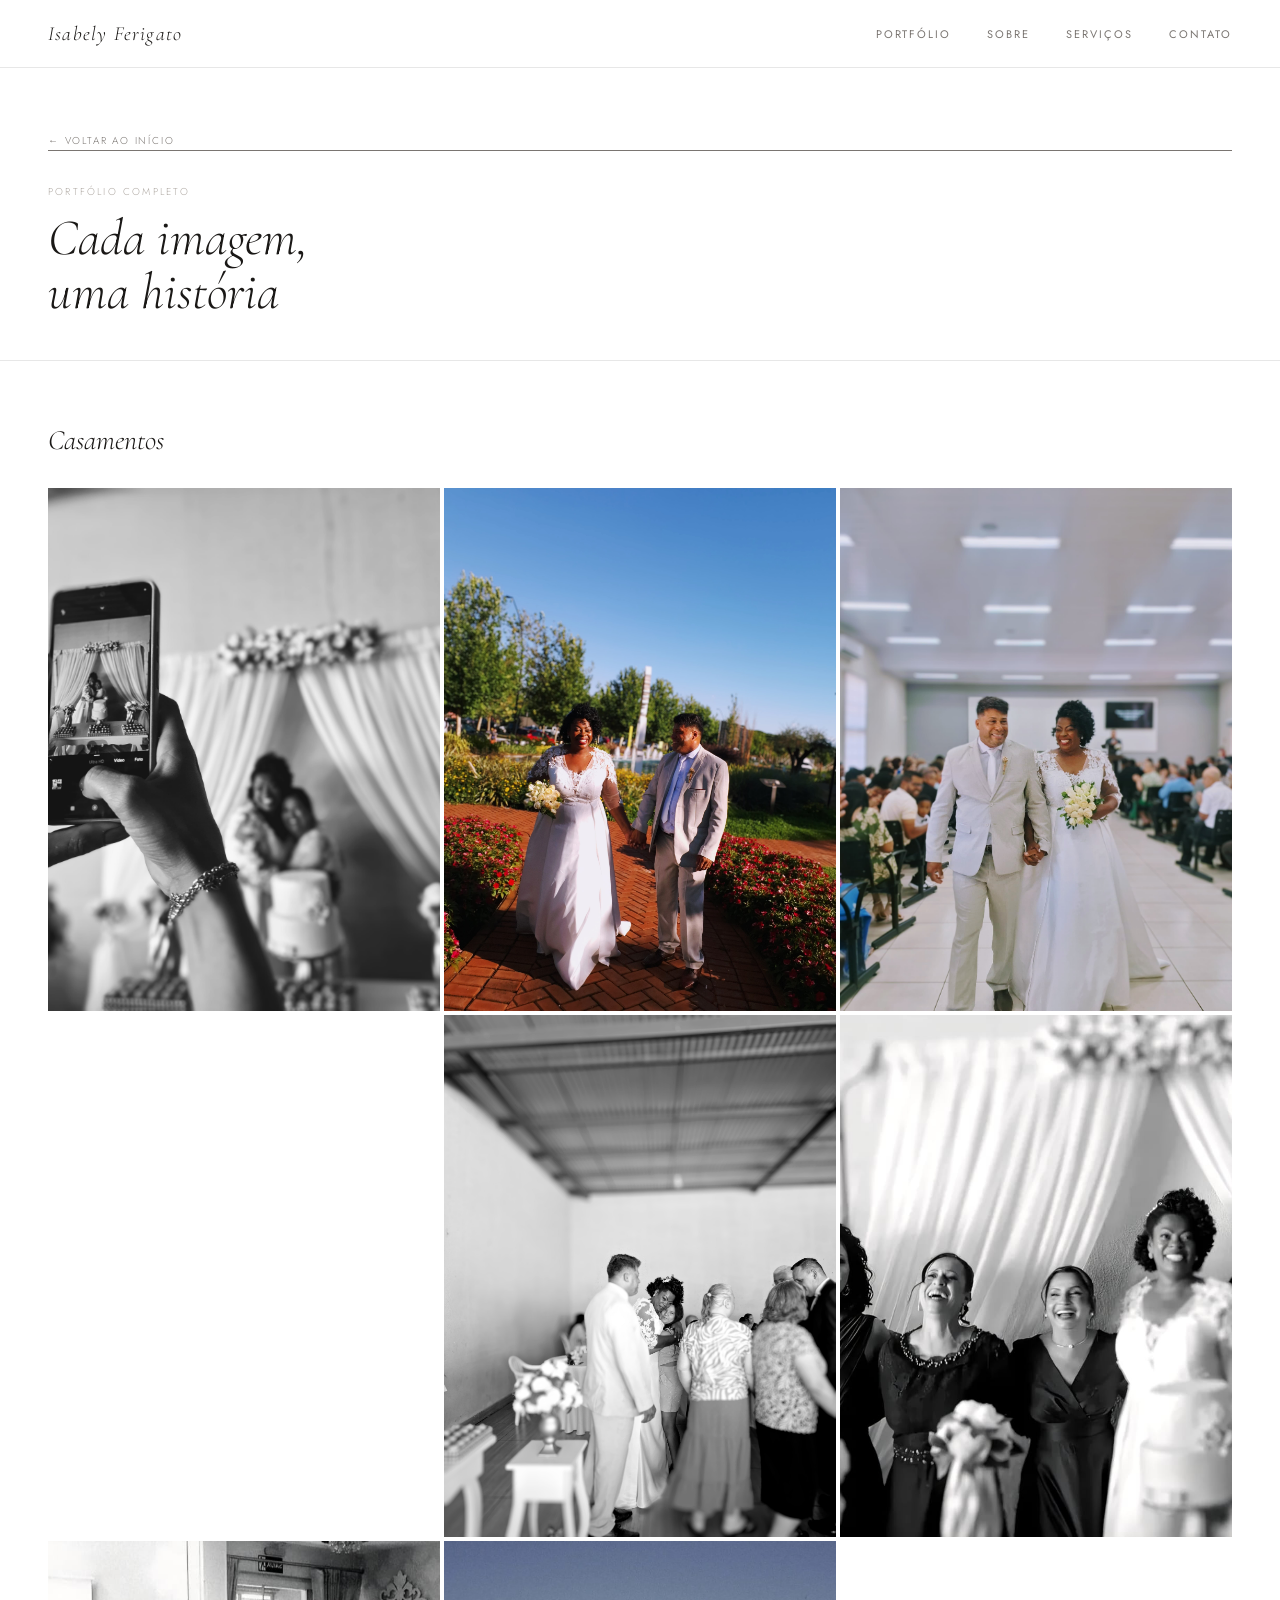
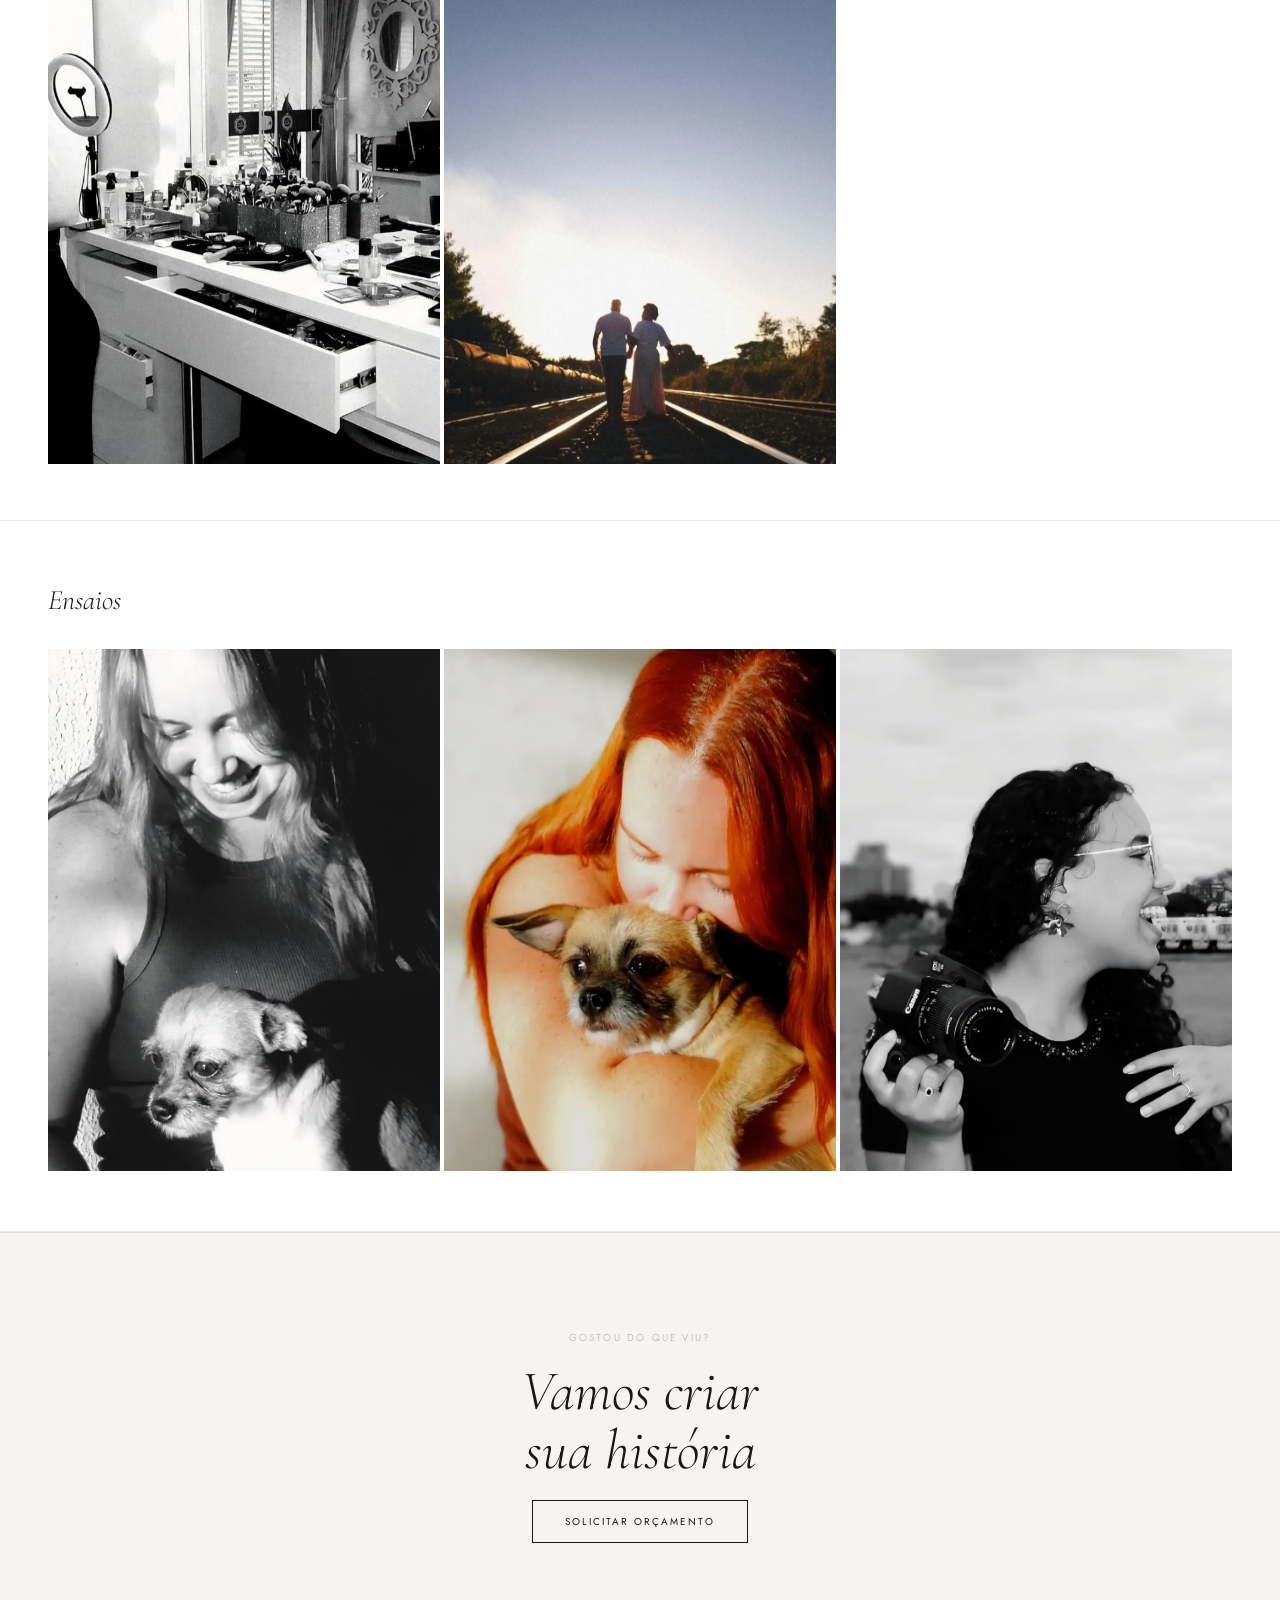
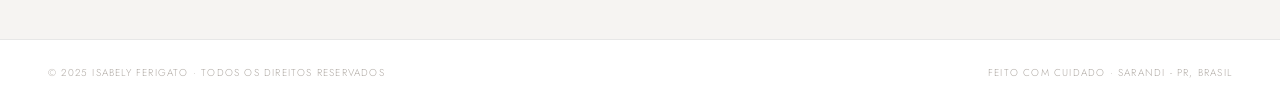
==== galeria.html @ 46bc9abe "corrige segurança: noreferrer e remoção de EXIF" ====
<!DOCTYPE html>
<html lang="pt">
<head>
  <meta charset="utf-8" />
  <meta name="viewport" content="width=device-width, initial-scale=1, minimum-scale=1" />
  <meta name="description" content="Portfólio completo — Isabely Ferigato, fotógrafa de casamentos e ensaios em Sarandi - PR" />
  <title>Portfólio · Isabely Ferigato</title>
  <link rel="stylesheet" href="style.css" />
  <style>
    .galeria-hero {
      padding: 64px 48px 40px;
      border-bottom: 0.5px solid var(--border);
    }
    .galeria-hero .eyebrow { margin-bottom: 12px; }
    .galeria-hero h1 {
      font-family: var(--serif);
      font-size: clamp(36px, 4vw, 56px);
      font-weight: 300;
      font-style: italic;
      line-height: 1.05;
    }

    .galeria-secao {
      padding: 56px 48px;
      border-bottom: 0.5px solid var(--border);
    }
    .galeria-secao h2 {
      font-family: var(--serif);
      font-size: 28px;
      font-weight: 300;
      font-style: italic;
      margin-bottom: 24px;
    }

    .galeria-full {
      display: grid;
      grid-template-columns: repeat(3, 1fr);
      gap: 4px;
    }
    .galeria-full .g-item {
      aspect-ratio: 3/4;
    }

    .btn-voltar {
      display: inline-flex;
      align-items: center;
      gap: 8px;
      font-size: 10px;
      letter-spacing: 0.18em;
      text-transform: uppercase;
      color: var(--text-mid);
      border-bottom: 0.5px solid var(--text-mid);
      padding-bottom: 1px;
      transition: color 0.2s, border-color 0.2s;
      margin-bottom: 32px;
      display: block;
    }
    .btn-voltar:hover { color: var(--text); border-color: var(--text); }

    #lightbox img {
      max-width: 90vw;
      max-height: 85vh;
      width: auto;
      height: auto;
      object-fit: contain;
      display: block;
      margin: 0 auto;
    }
    #lightbox-inner {
      max-width: none;
      width: auto;
    }

    @media (max-width: 768px) {
      .galeria-hero { padding: 40px 20px 28px; }
      .galeria-secao { padding: 40px 20px; }
      .galeria-full { grid-template-columns: repeat(2, 1fr); }
    }
    @media (max-width: 480px) {
      .galeria-full { grid-template-columns: 1fr; }
    }
  </style>
</head>
<body>

  <!-- ========== NAVEGAÇÃO ========== -->
  <nav>
    <a href="index.html" class="nav-logo">Isabely Ferigato</a>

    <button class="nav-toggle" aria-label="abrir menu">
      <span></span><span></span><span></span>
    </button>

    <ul class="nav-links">
      <li><a href="index.html#galeria">Portfólio</a></li>
      <li><a href="index.html#sobre">Sobre</a></li>
      <li><a href="index.html#servicos">Serviços</a></li>
      <li><a href="index.html#contato">Contato</a></li>
    </ul>
  </nav>

  <!-- ========== CABEÇALHO ========== -->
  <div class="galeria-hero">
    <a href="index.html" class="btn-voltar">← Voltar ao início</a>
    <span class="eyebrow">Portfólio completo</span>
    <h1>Cada imagem,<br><em>uma história</em></h1>
  </div>

  <!-- ========== CASAMENTOS ========== -->
  <section class="galeria-secao">
    <h2 class="reveal">Casamentos</h2>
    <div class="galeria-full">
      <div class="g-item reveal">
        <img src="img/casamento.jpeg" alt="Casamento 1" />
      </div>
      <div class="g-item reveal">
        <img src="img/casamento1.jpeg" alt="Casamento 2" />
      </div>
      <div class="g-item reveal">
        <img src="img/casamento2.jpeg" alt="Casamento 3" />
      </div>
      <div class="g-item reveal">
        <img src="img/casamento3.jpeg" alt="Casamento 4" />
      </div>
      <div class="g-item reveal">
        <img src="img/casamento4.jpeg" alt="Casamento 5" />
      </div>
      <div class="g-item reveal">
        <img src="img/casamento5.jpeg" alt="Casamento 6" />
      </div>
      <div class="g-item reveal">
        <img src="img/casamento6.jpeg" alt="Casamento 7" />
      </div>
    </div>
  </section>

  <!-- ========== ENSAIOS ========== -->
  <section class="galeria-secao">
    <h2 class="reveal">Ensaios</h2>
    <div class="galeria-full">
      <div class="g-item reveal">
        <img src="img/retrato.jpeg" alt="Ensaio 1" />
      </div>
      <div class="g-item reveal">
        <img src="img/retrato1.jpeg" alt="Ensaio 2" />
      </div>
      <div class="g-item reveal">
        <img src="img/retrato2.jpeg" alt="Ensaio 3" />
      </div>
    </div>
  </section>

  <!-- ========== CTA ========== -->
  <section id="contato" style="background: var(--bg-soft);">
    <div class="contato-inner">
      <span class="eyebrow">Gostou do que viu?</span>
      <h2 class="reveal">Vamos criar<br><em>sua história</em></h2>
      <a href="https://wa.me/5544991222118?text=Ol%C3%A1%2C%20gostaria%20de%20realizar%20um%20or%C3%A7amento!" target="_blank" rel="noopener noreferrer" class="btn-primary reveal">Solicitar Orçamento</a>
    </div>
  </section>

  <!-- ========== FOOTER ========== -->
  <footer>
    <p>© 2025 Isabely Ferigato · Todos os direitos reservados</p>
    <p>Feito com cuidado · Sarandi - PR, Brasil</p>
  </footer>

  <!-- ========== LIGHTBOX ========== -->
  <div id="lightbox" role="dialog" aria-modal="true" aria-label="visualizar foto">
    <button id="lightbox-close" aria-label="fechar">×</button>
    <div id="lightbox-inner">
      <img id="lightbox-img" src="" alt="" />
    </div>
  </div>

  <script src="script.js"></script>
  <script>
    document.querySelectorAll('.g-item').forEach(function (item) {
      item.addEventListener('click', function () {
        var img = item.querySelector('img');
        if (img) {
          document.getElementById('lightbox-img').src = img.src;
          document.getElementById('lightbox-img').alt = img.alt;
        }
      });
    });
  </script>

</body>
</html>
---- style.css ----
/* ============================================
   MODELO ELEGANTE — style.css
   Fotógrafa · editorial minimalista
   ============================================ */

@import url('https://fonts.googleapis.com/css2?family=Cormorant+Garamond:ital,wght@0,300;0,400;1,300;1,400&family=Jost:wght@300;400&display=swap');

/* --- RESET & BASE --- */
*, *::before, *::after { margin: 0; padding: 0; box-sizing: border-box; }

:root {
  --bg:         #ffffff;
  --bg-soft:    #f6f4f2;
  --text:       #1a1816;
  --text-mid:   #7a7571;
  --text-light: #b0aaa4;
  --border:     rgba(26,24,22,0.1);
  --serif:      'Cormorant Garamond', Georgia, serif;
  --sans:       'Jost', sans-serif;
}

html { scroll-behavior: smooth; }

body {
  background: var(--bg);
  color: var(--text);
  font-family: var(--sans);
  font-weight: 300;
  font-size: 15px;
  line-height: 1.7;
  -webkit-font-smoothing: antialiased;
}

a { color: inherit; text-decoration: none; }
img { display: block; width: 100%; height: 100%; object-fit: cover; }

/* --- REVEAL --- */
.reveal {
  opacity: 0;
  transform: translateY(24px);
  transition: opacity 0.7s ease, transform 0.7s ease;
}
.reveal.visible { opacity: 1; transform: translateY(0); }

/* --- NAV --- */
nav {
  position: sticky; top: 0;
  z-index: 100;
  background: var(--bg);
  display: flex;
  justify-content: space-between;
  align-items: center;
  padding: 0 48px;
  height: 68px;
  border-bottom: 0.5px solid var(--border);
  transition: box-shadow 0.3s;
}
nav.scrolled { box-shadow: 0 2px 24px rgba(0,0,0,0.05); }

.nav-logo {
  font-family: var(--serif);
  font-size: 20px;
  font-weight: 300;
  font-style: italic;
  letter-spacing: 0.06em;
}

.nav-links {
  display: flex;
  gap: 36px;
  list-style: none;
}
.nav-links a {
  font-size: 11px;
  font-weight: 400;
  letter-spacing: 0.18em;
  text-transform: uppercase;
  color: var(--text-mid);
  transition: color 0.2s;
  position: relative;
  padding-bottom: 2px;
}
.nav-links a::after {
  content: '';
  position: absolute;
  bottom: 0; left: 0;
  width: 0; height: 0.5px;
  background: var(--text);
  transition: width 0.25s;
}
.nav-links a:hover { color: var(--text); }
.nav-links a:hover::after { width: 100%; }

.nav-toggle {
  display: none;
  flex-direction: column;
  justify-content: center;
  gap: 5px;
  cursor: pointer;
  background: none;
  border: none;
  padding: 12px 8px;
  min-height: 44px;
  min-width: 44px;
}
.nav-toggle span { display: block; width: 22px; height: 0.5px; background: var(--text); }

/* --- HERO --- */
#hero {
  display: grid;
  grid-template-columns: 1fr 1fr;
  min-height: calc(100vh - 68px);
}

.hero-left {
  display: flex;
  flex-direction: column;
  justify-content: center;
  padding: 60px 48px;
  border-right: 0.5px solid var(--border);
}

.eyebrow {
  font-size: 10px;
  letter-spacing: 0.22em;
  text-transform: uppercase;
  color: var(--text-light);
  margin-bottom: 28px;
  display: block;
}

.hero-title {
  font-family: var(--serif);
  font-size: clamp(48px, 5vw, 72px);
  font-weight: 300;
  line-height: 1.02;
  margin-bottom: 28px;
}
.hero-title em { font-style: italic; }

.hero-desc {
  font-size: 14px;
  color: var(--text-mid);
  max-width: 340px;
  line-height: 1.9;
  margin-bottom: 40px;
}

.btn-primary {
  display: inline-block;
  padding: 12px 32px;
  border: 0.5px solid var(--text);
  font-size: 10px;
  font-weight: 400;
  letter-spacing: 0.2em;
  text-transform: uppercase;
  color: var(--text);
  background: transparent;
  cursor: pointer;
  font-family: var(--sans);
  transition: background 0.25s, color 0.25s;
  align-self: flex-start;
}
.btn-primary:hover { background: var(--text); color: var(--bg); }

.hero-right {
  background: var(--bg-soft);
  position: relative;
  overflow: hidden;
}
.hero-right .placeholder {
  position: absolute; inset: 0;
  display: flex; flex-direction: column;
  align-items: center; justify-content: center; gap: 12px;
}
.hero-right .placeholder svg {
  width: 48px; height: 48px;
  stroke: var(--text-light); fill: none; stroke-width: 0.8;
}
.hero-right .placeholder p {
  font-size: 10px; letter-spacing: 0.18em;
  text-transform: uppercase; color: var(--text-light);
}

/* --- GALERIA --- */
#galeria {
  padding: 64px 48px;
  border-top: 0.5px solid var(--border);
}

.section-head {
  display: flex;
  justify-content: space-between;
  align-items: baseline;
  margin-bottom: 28px;
}
.section-head h2 {
  font-family: var(--serif);
  font-size: 32px;
  font-weight: 300;
  font-style: italic;
}
.section-head a {
  font-size: 10px;
  letter-spacing: 0.18em;
  text-transform: uppercase;
  color: var(--text-mid);
  border-bottom: 0.5px solid var(--text-mid);
  padding-bottom: 1px;
  transition: color 0.2s, border-color 0.2s;
}
.section-head a:hover { color: var(--text); border-color: var(--text); }

.gallery-grid {
  display: grid;
  grid-template-columns: 2fr 1fr 1fr;
  grid-template-rows: clamp(200px, 22vw, 320px) clamp(140px, 16vw, 240px);
  gap: 4px;
}

.g-item {
  background: var(--bg-soft);
  overflow: hidden;
  cursor: pointer;
  position: relative;
}
.g-item:first-child { grid-row: 1 / 3; }

.g-item .placeholder {
  position: absolute; inset: 0;
  display: flex; flex-direction: column;
  align-items: center; justify-content: center; gap: 8px;
}
.g-item .placeholder svg {
  width: 24px; height: 24px;
  stroke: var(--text-light); fill: none; stroke-width: 0.8;
}
.g-item .placeholder span {
  font-size: 9px; letter-spacing: 0.18em;
  text-transform: uppercase; color: var(--text-light);
}

.g-item::after {
  content: '';
  position: absolute; inset: 0;
  background: rgba(26,24,22,0);
  transition: background 0.35s;
}
.g-item:hover::after { background: rgba(26,24,22,0.08); }

/* --- SOBRE --- */
#sobre {
  display: grid;
  grid-template-columns: 1fr 1fr;
  border-top: 0.5px solid var(--border);
}

.sobre-img {
  background: var(--bg-soft);
  min-height: 460px;
  position: relative;
  overflow: hidden;
}
.sobre-img .placeholder {
  position: absolute; inset: 0;
  display: flex; flex-direction: column;
  align-items: center; justify-content: center; gap: 12px;
}
.sobre-img .placeholder svg {
  width: 36px; height: 36px;
  stroke: var(--text-light); fill: none; stroke-width: 0.8;
}
.sobre-img .placeholder span {
  font-size: 9px; letter-spacing: 0.18em;
  text-transform: uppercase; color: var(--text-light);
}

.sobre-texto {
  padding: 64px 48px;
  border-left: 0.5px solid var(--border);
  display: flex;
  flex-direction: column;
  justify-content: center;
}
.sobre-texto h2 {
  font-family: var(--serif);
  font-size: clamp(32px, 3vw, 44px);
  font-weight: 300;
  line-height: 1.1;
  margin-bottom: 24px;
}
.sobre-texto p {
  font-size: 14px;
  color: var(--text-mid);
  line-height: 1.9;
  margin-bottom: 16px;
}
.sobre-stats {
  display: flex;
  flex-wrap: wrap;
  gap: 36px;
  margin-top: 32px;
  padding-top: 32px;
  border-top: 0.5px solid var(--border);
}
.stat-num {
  font-family: var(--serif);
  font-size: 38px;
  font-weight: 300;
  display: block;
  line-height: 1;
}
.stat-label {
  font-size: 10px;
  letter-spacing: 0.14em;
  text-transform: uppercase;
  color: var(--text-light);
  display: block;
  margin-top: 4px;
}

/* --- SERVIÇOS --- */
#servicos {
  padding: 64px 48px;
  border-top: 0.5px solid var(--border);
  background: var(--bg-soft);
}
#servicos > .eyebrow { margin-bottom: 8px; }
#servicos > h2 {
  font-family: var(--serif);
  font-size: 32px;
  font-weight: 300;
  font-style: italic;
  margin-bottom: 40px;
}

.servicos-grid {
  display: grid;
  grid-template-columns: repeat(3, 1fr);
  gap: 0.5px;
  background: var(--border);
}
.servico-card {
  background: var(--bg-soft);
  padding: 40px 32px;
}
.servico-icon {
  width: 32px; height: 32px;
  stroke: var(--text-light); fill: none; stroke-width: 0.8;
  margin-bottom: 20px;
}
.servico-card h3 {
  font-family: var(--serif);
  font-size: 22px;
  font-weight: 300;
  font-style: italic;
  margin-bottom: 12px;
}
.servico-card p {
  font-size: 13px;
  color: var(--text-mid);
  line-height: 1.85;
}

/* --- CONTATO --- */
#contato {
  padding: 96px 48px;
  border-top: 0.5px solid var(--border);
  text-align: center;
}
.contato-inner {
  max-width: 600px;
  margin: 0 auto;
}
#contato .eyebrow { margin-bottom: 16px; display: block; }
#contato h2 {
  font-family: var(--serif);
  font-size: clamp(36px, 4.5vw, 56px);
  font-weight: 300;
  font-style: italic;
  line-height: 1.05;
  margin-bottom: 20px;
}
#contato > p {
  font-size: 14px;
  color: var(--text-mid);
  margin-bottom: 40px;
  line-height: 1.8;
}
#contato .btn-primary { align-self: center; display: inline-block; }

.contato-email {
  display: block;
  margin-top: 24px;
  font-family: var(--serif);
  font-size: 17px;
  font-style: italic;
  color: var(--text-mid);
  transition: color 0.2s;
}
.contato-email:hover { color: var(--text); }

.socials {
  display: flex;
  justify-content: center;
  gap: 28px;
  margin-top: 24px;
}
.socials a {
  font-size: 10px;
  letter-spacing: 0.18em;
  text-transform: uppercase;
  color: var(--text-light);
  border-bottom: 0.5px solid transparent;
  transition: color 0.2s, border-color 0.2s;
}
.socials a:hover { color: var(--text); border-color: var(--text); }

/* --- FOOTER --- */
footer {
  padding: 24px 48px;
  border-top: 0.5px solid var(--border);
  display: flex;
  justify-content: space-between;
  align-items: center;
  flex-wrap: wrap;
  gap: 8px;
}
footer p {
  font-size: 10px;
  letter-spacing: 0.12em;
  text-transform: uppercase;
  color: var(--text-light);
}

/* --- LIGHTBOX --- */
#lightbox {
  display: none;
  position: fixed; inset: 0;
  background: rgba(255,255,255,0.96);
  z-index: 999;
  align-items: center;
  justify-content: center;
}
#lightbox.open { display: flex; }
#lightbox-inner {
  max-width: 560px;
  width: 90%;
  text-align: center;
}
#lightbox-inner p {
  margin-top: 16px;
  font-family: var(--serif);
  font-style: italic;
  font-size: 15px;
  color: var(--text-mid);
}
#lightbox-close {
  position: absolute; top: 24px; right: 40px;
  font-size: 28px; cursor: pointer;
  background: none; border: none;
  color: var(--text-light); line-height: 1;
  font-weight: 300;
}
#lightbox-close:hover { color: var(--text); }

/* --- TABLET --- */
@media (max-width: 960px) {
  .servicos-grid { grid-template-columns: repeat(2, 1fr); }
}

/* --- MOBILE --- */
@media (max-width: 768px) {
  nav { padding: 0 20px; }
  .nav-links { display: none; flex-direction: column; position: absolute; top: 68px; left: 0; right: 0; background: var(--bg); padding: 24px 20px; border-bottom: 0.5px solid var(--border); gap: 20px; }
  .nav-links.open { display: flex; }
  .nav-toggle { display: flex; }

  #hero { grid-template-columns: 1fr; }
  .hero-left { padding: 40px 20px; border-right: none; }
  .hero-right { min-height: 60vw; }
  .hero-right .placeholder { display: none; }

  #galeria, #servicos { padding: 40px 20px; }
  #sobre { grid-template-columns: 1fr; }
  .sobre-img { min-height: 56vw; }
  .sobre-texto { padding: 40px 20px; border-left: none; border-top: 0.5px solid var(--border); }

  .gallery-grid { grid-template-columns: repeat(2, 1fr); grid-template-rows: auto; }
  .g-item:first-child { grid-row: span 1; aspect-ratio: 3/4; }
  .g-item { aspect-ratio: 3/4; }

  .servicos-grid { grid-template-columns: 1fr; }
  #contato { padding: 60px 20px; }
  footer { padding: 20px; }
  .sobre-stats { gap: 24px; }
}
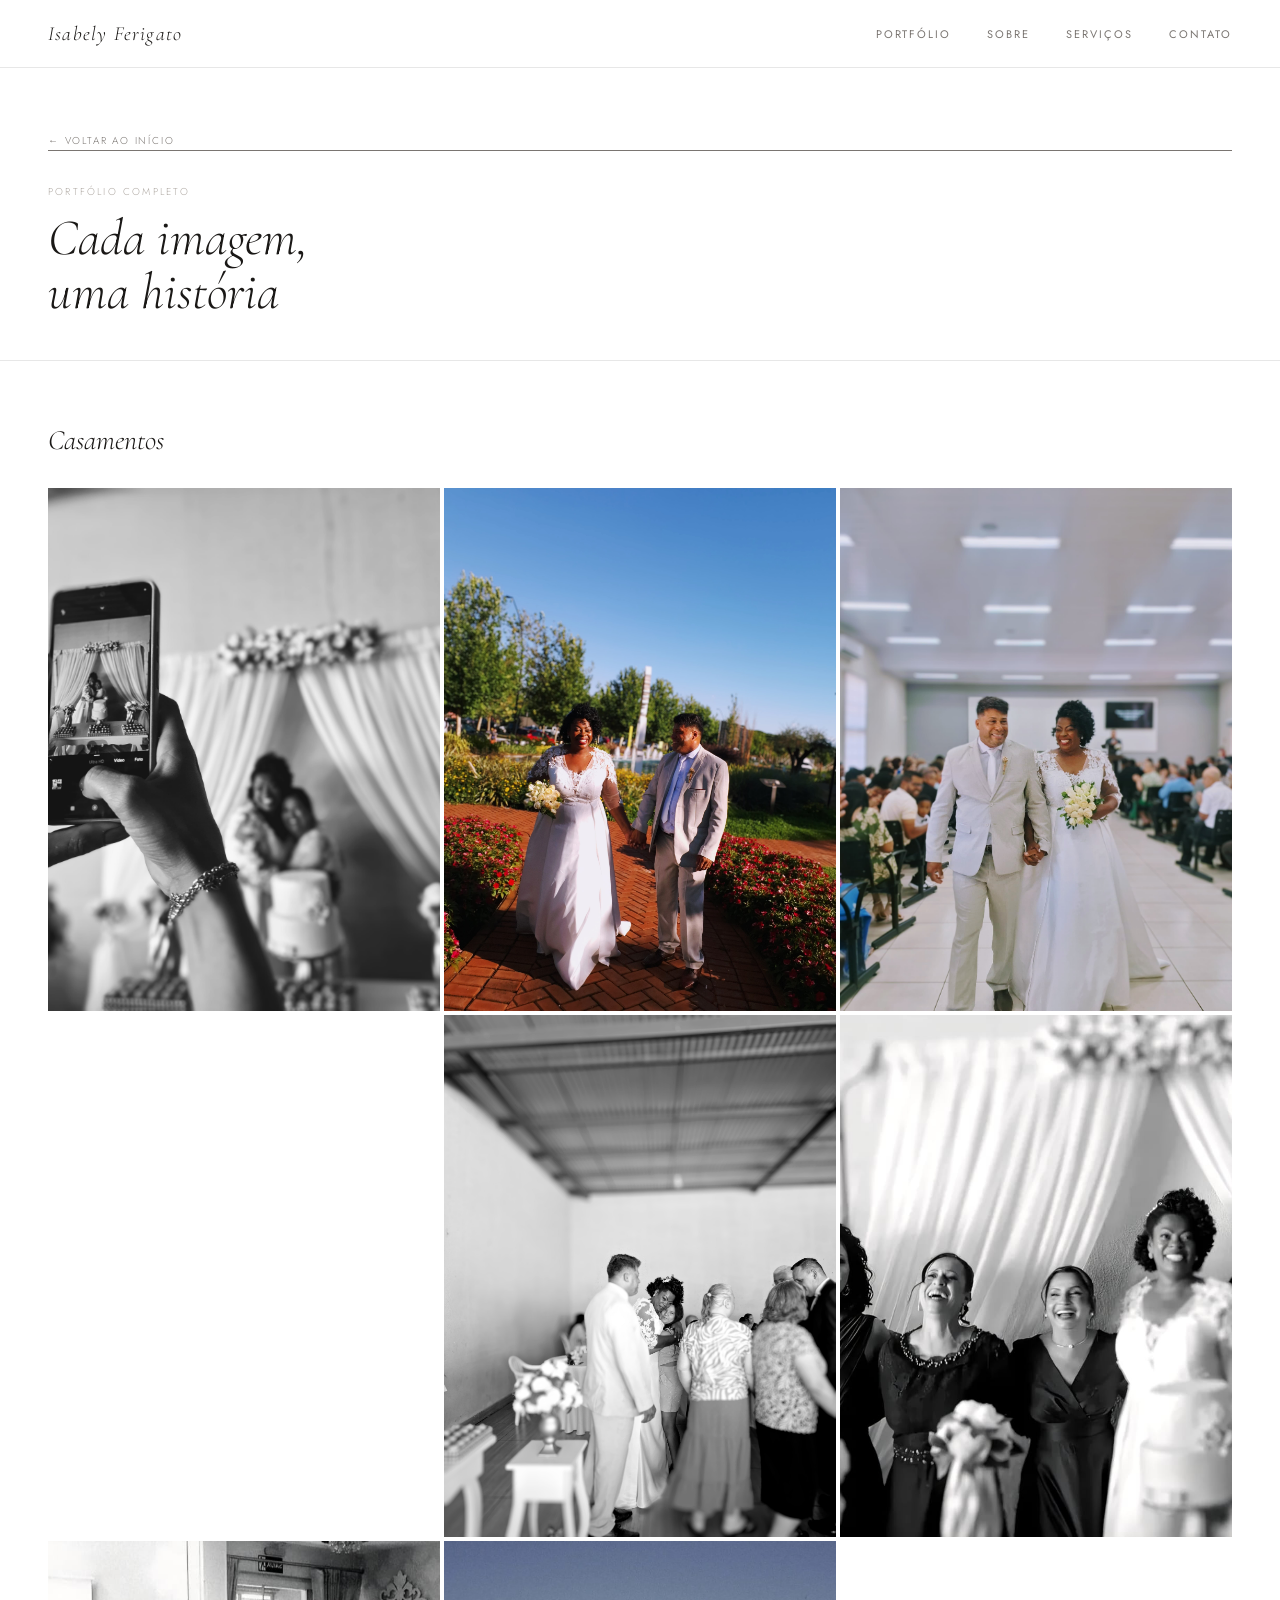
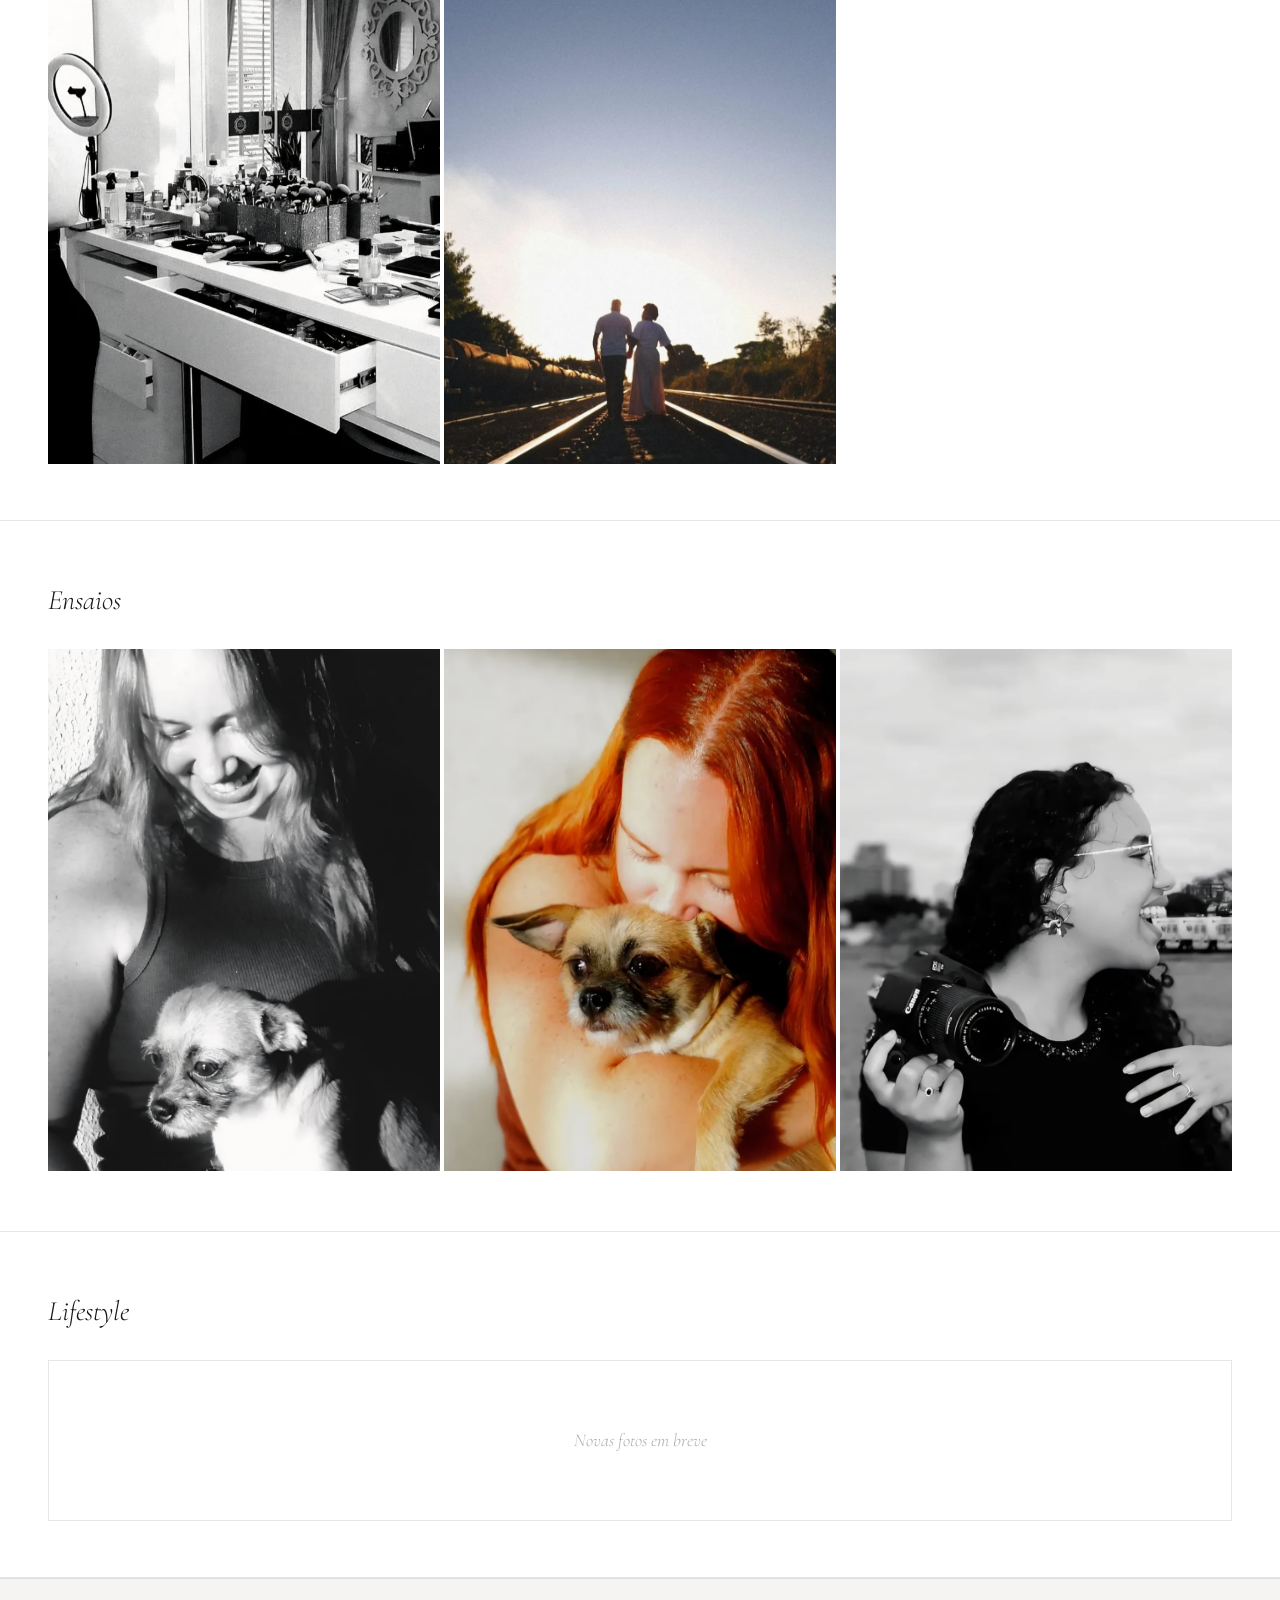
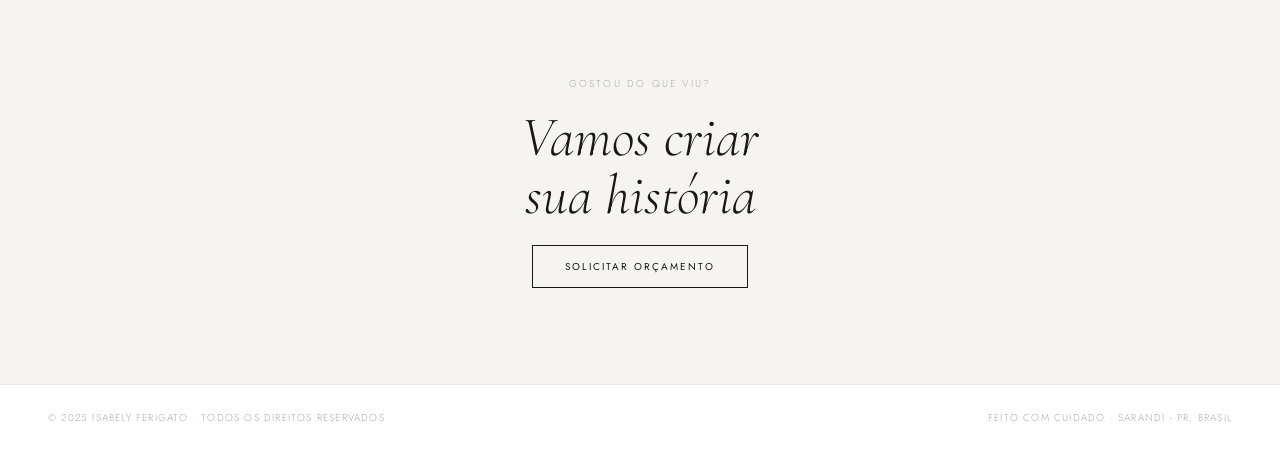
==== commit 65dbfb43: "adiciona galeria completa com seção lifestyle em breve Co-Authored-By: Claude Sonnet 4.6 <noreply@an" ====
--- a/galeria.html
+++ b/galeria.html
@@ -71,6 +71,18 @@
       width: auto;
     }
 
+    .em-breve {
+      border: 0.5px solid var(--border);
+      padding: 64px 32px;
+      text-align: center;
+    }
+    .em-breve p {
+      font-family: var(--serif);
+      font-style: italic;
+      font-size: 18px;
+      color: var(--text-light);
+    }
+
     @media (max-width: 768px) {
       .galeria-hero { padding: 40px 20px 28px; }
       .galeria-secao { padding: 40px 20px; }
@@ -147,6 +159,14 @@
       <div class="g-item reveal">
         <img src="img/retrato2.jpeg" alt="Ensaio 3" />
       </div>
+    </div>
+  </section>
+
+  <!-- ========== LIFESTYLE ========== -->
+  <section class="galeria-secao">
+    <h2 class="reveal">Lifestyle</h2>
+    <div class="em-breve reveal">
+      <p>Novas fotos em breve</p>
     </div>
   </section>
 
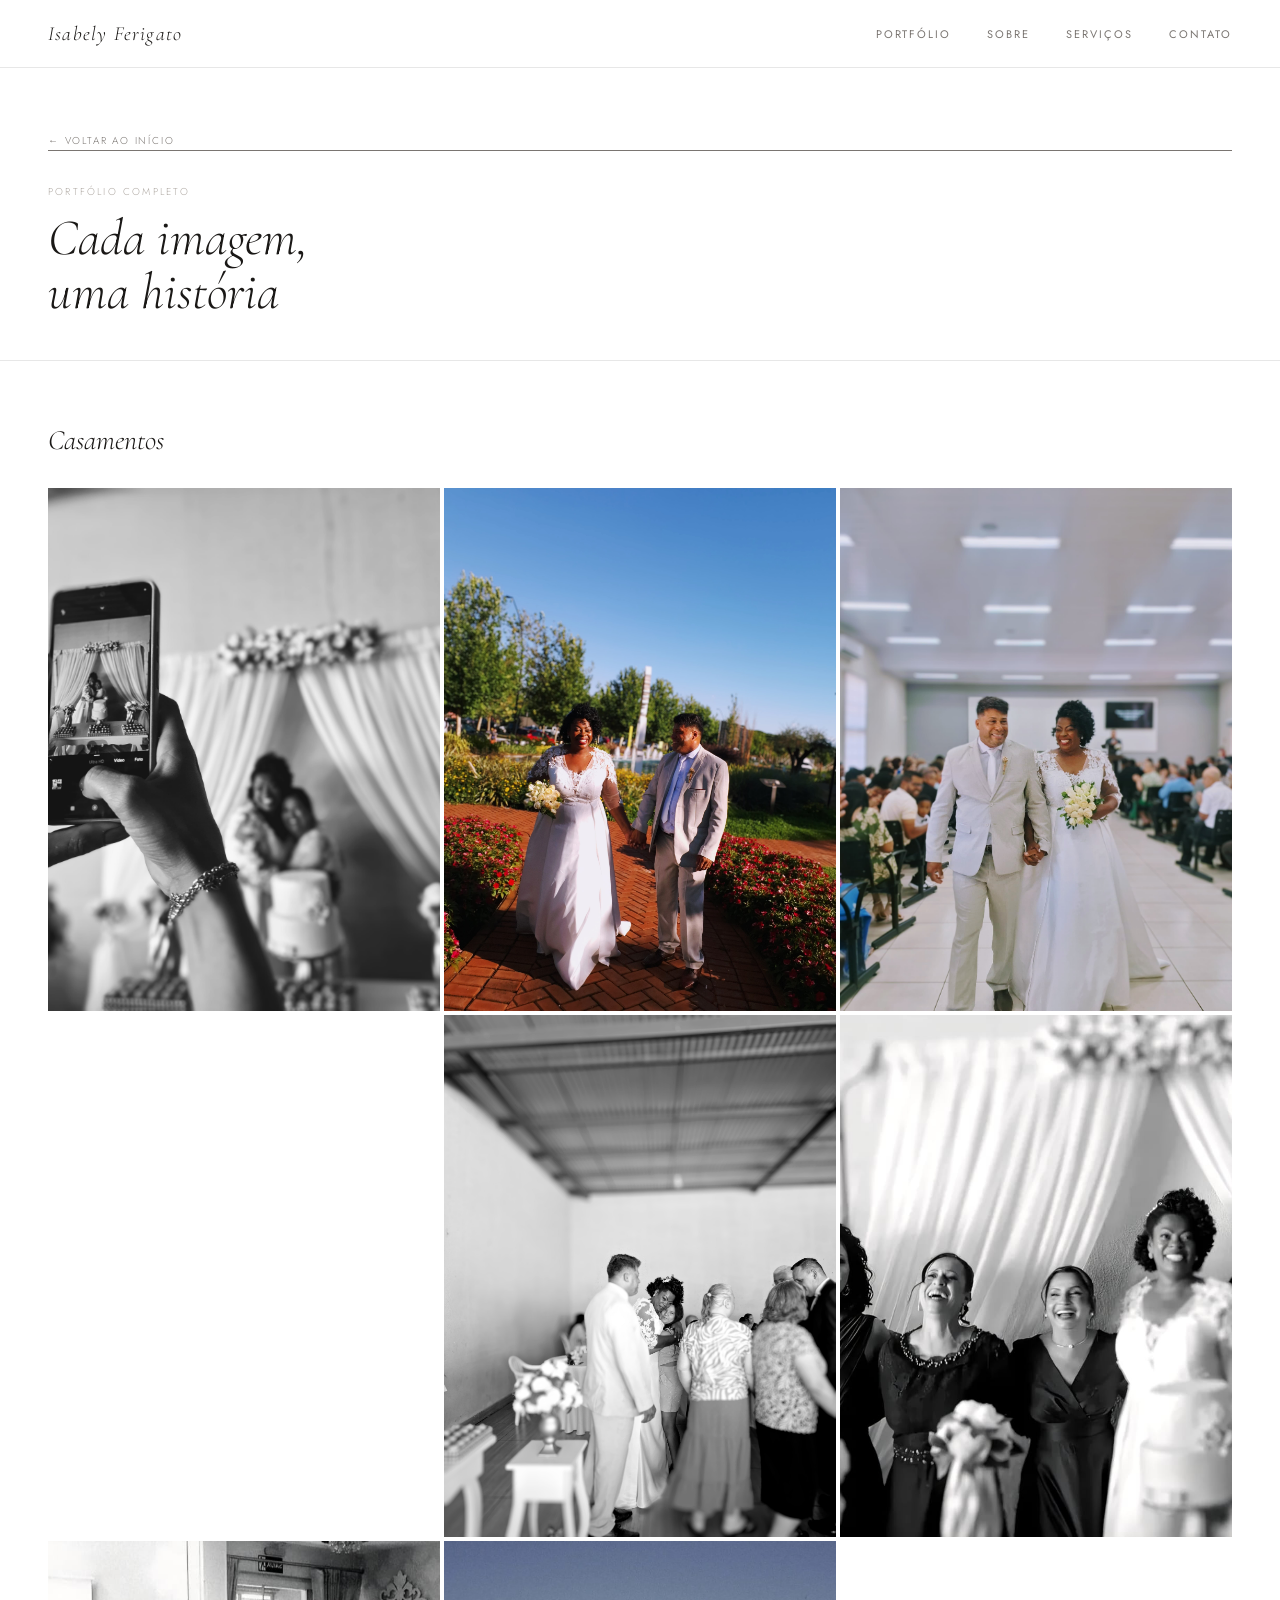
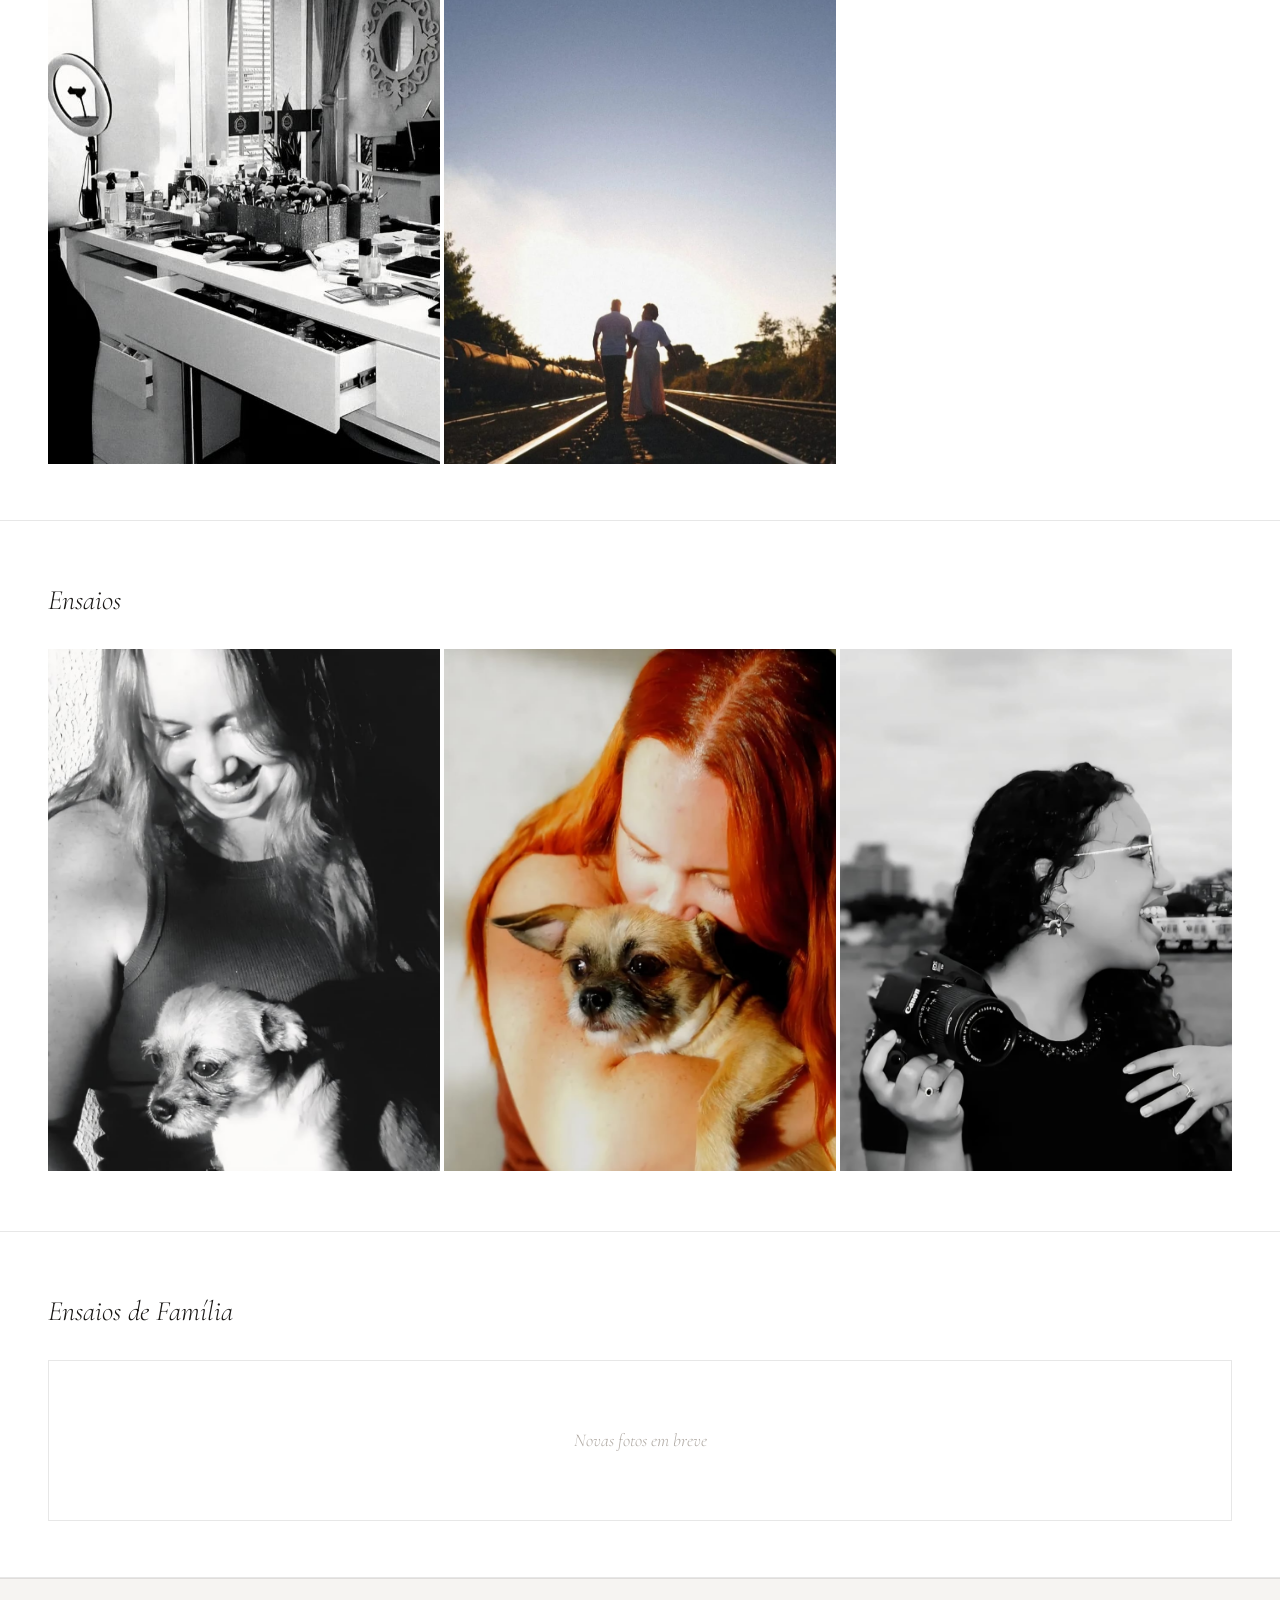
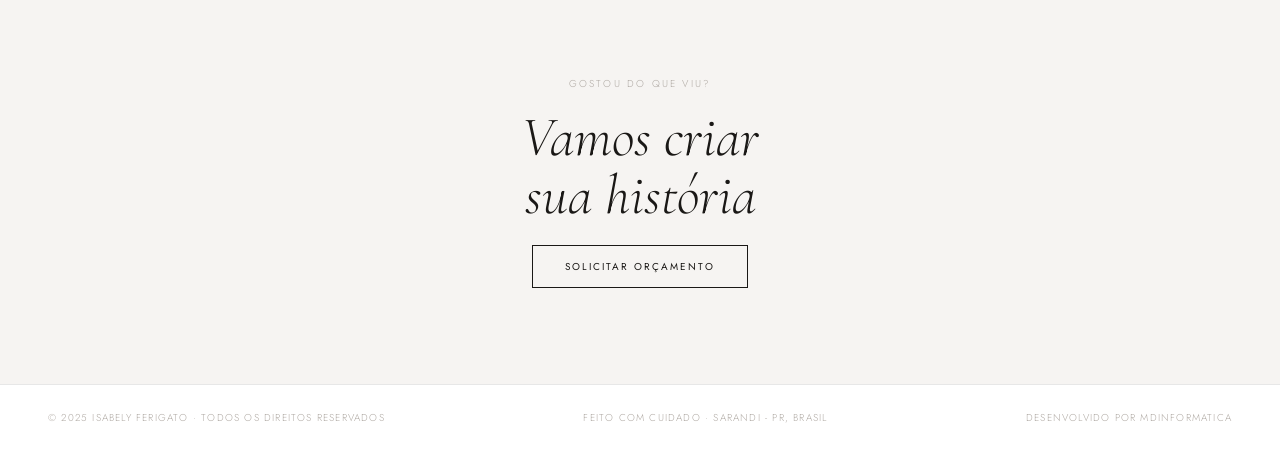
==== commit e0bdfc56: "alteração de textos no index e galeria. texto principal e textos da seção trabalhos recentes" ====
--- a/galeria.html
+++ b/galeria.html
@@ -162,9 +162,9 @@
     </div>
   </section>
 
-  <!-- ========== LIFESTYLE ========== -->
+  <!-- ========== Família ========== -->
   <section class="galeria-secao">
-    <h2 class="reveal">Lifestyle</h2>
+    <h2 class="reveal">Ensaios de Família</h2>
     <div class="em-breve reveal">
       <p>Novas fotos em breve</p>
     </div>
@@ -183,6 +183,7 @@
   <footer>
     <p>© 2025 Isabely Ferigato · Todos os direitos reservados</p>
     <p>Feito com cuidado · Sarandi - PR, Brasil</p>
+    <p>Desenvolvido por MDinformatica</p>
   </footer>
 
   <!-- ========== LIGHTBOX ========== -->
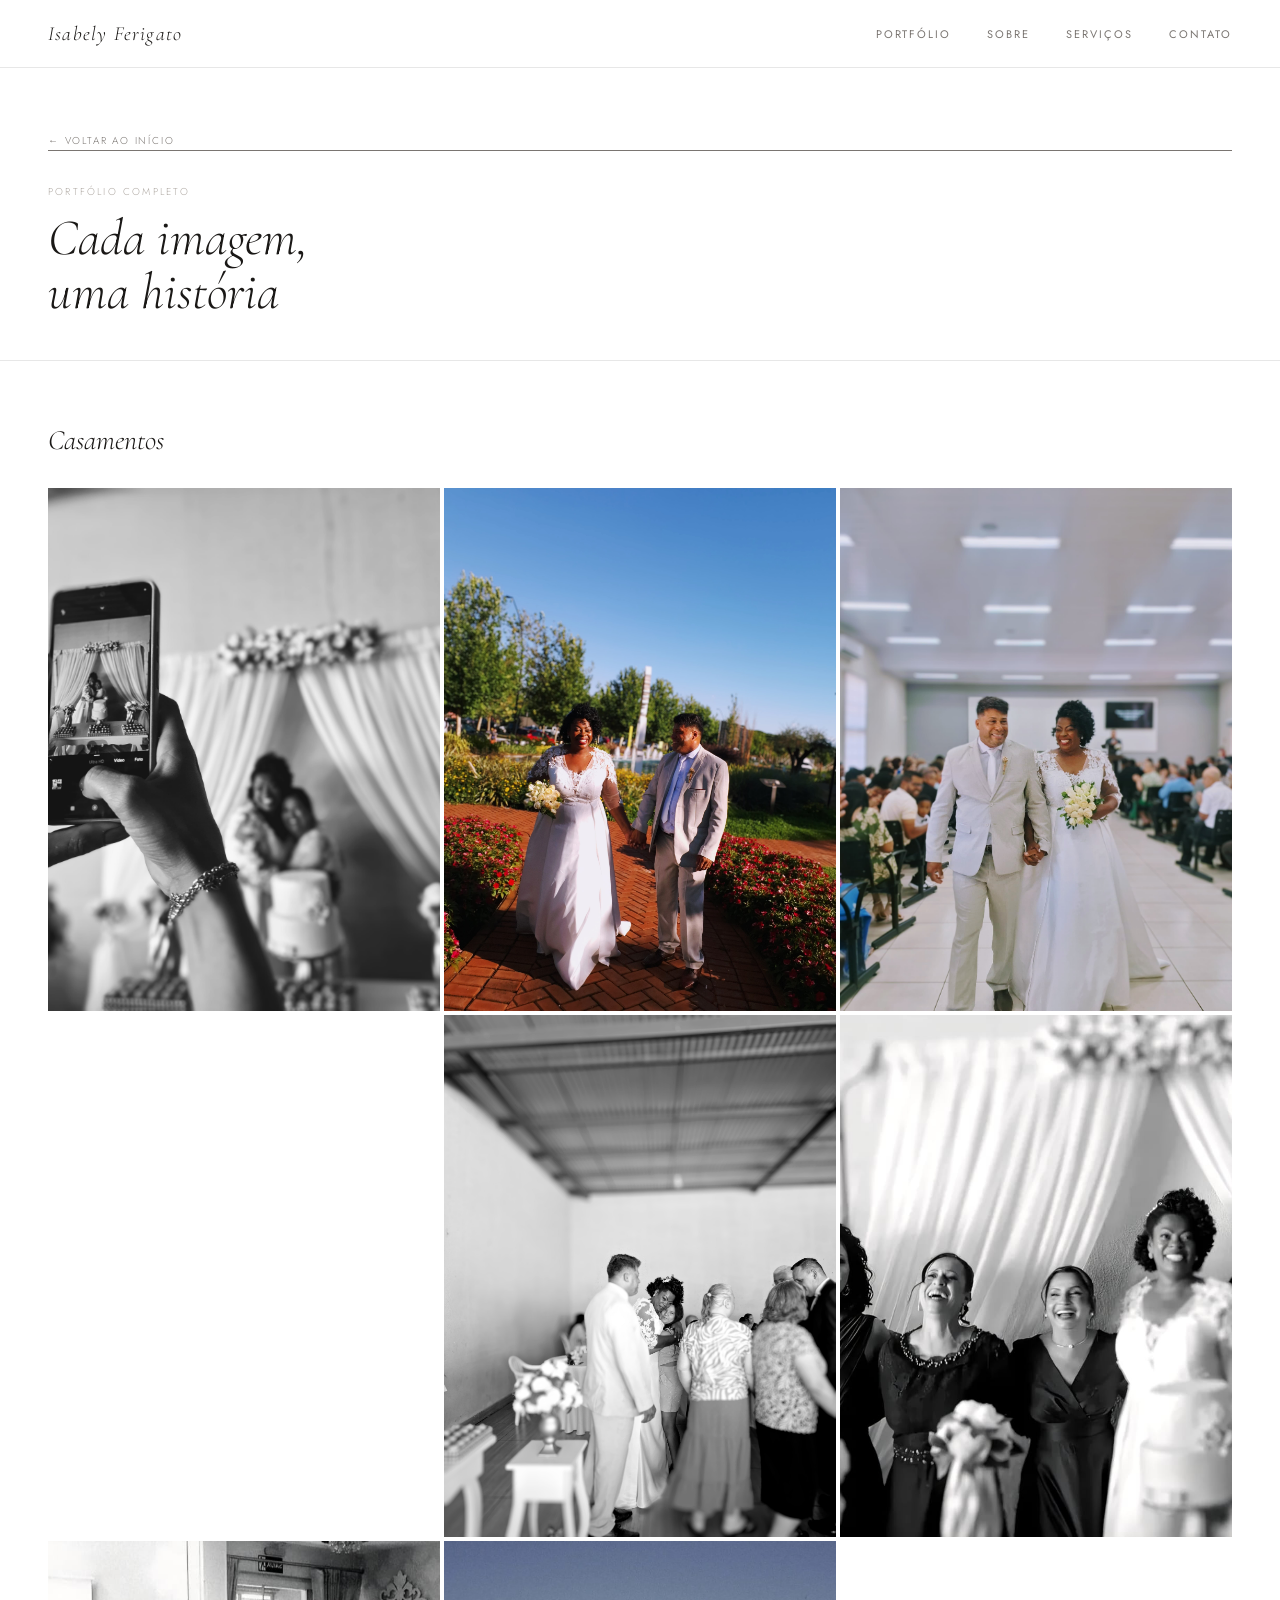
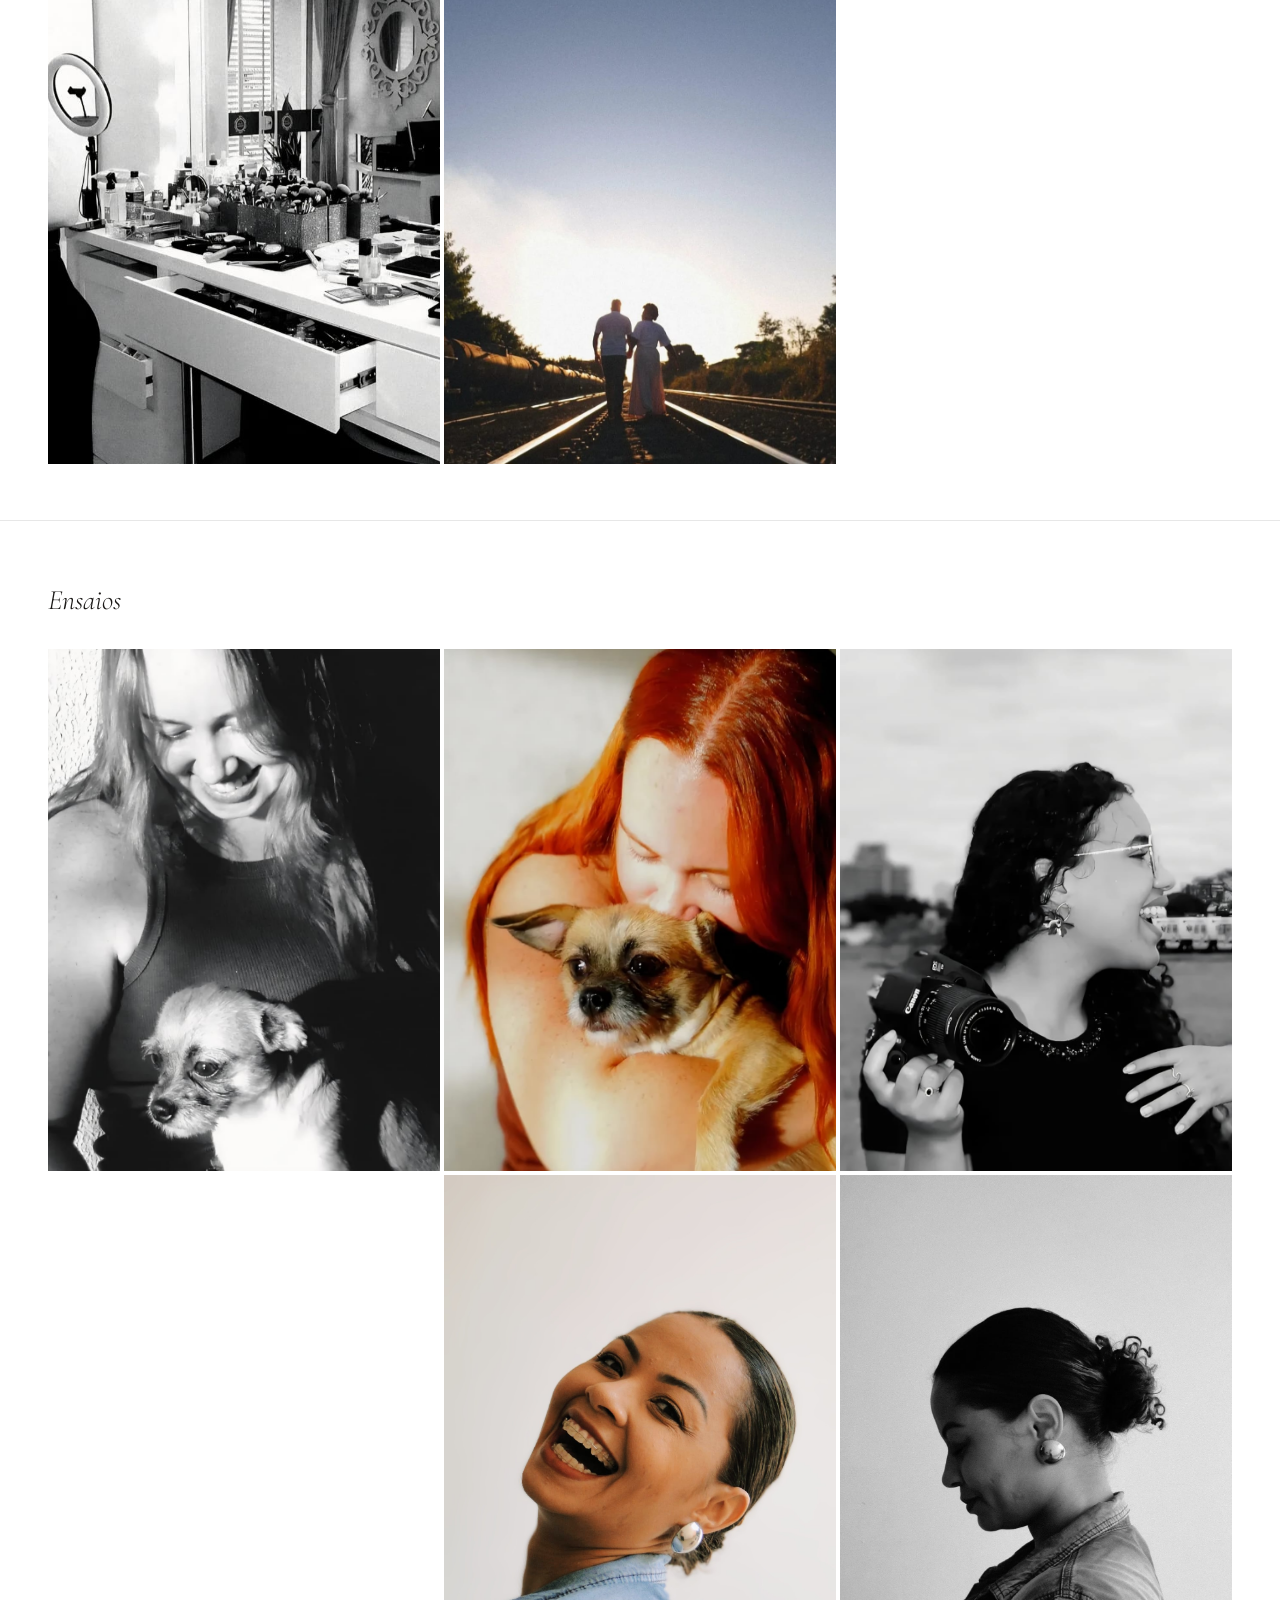
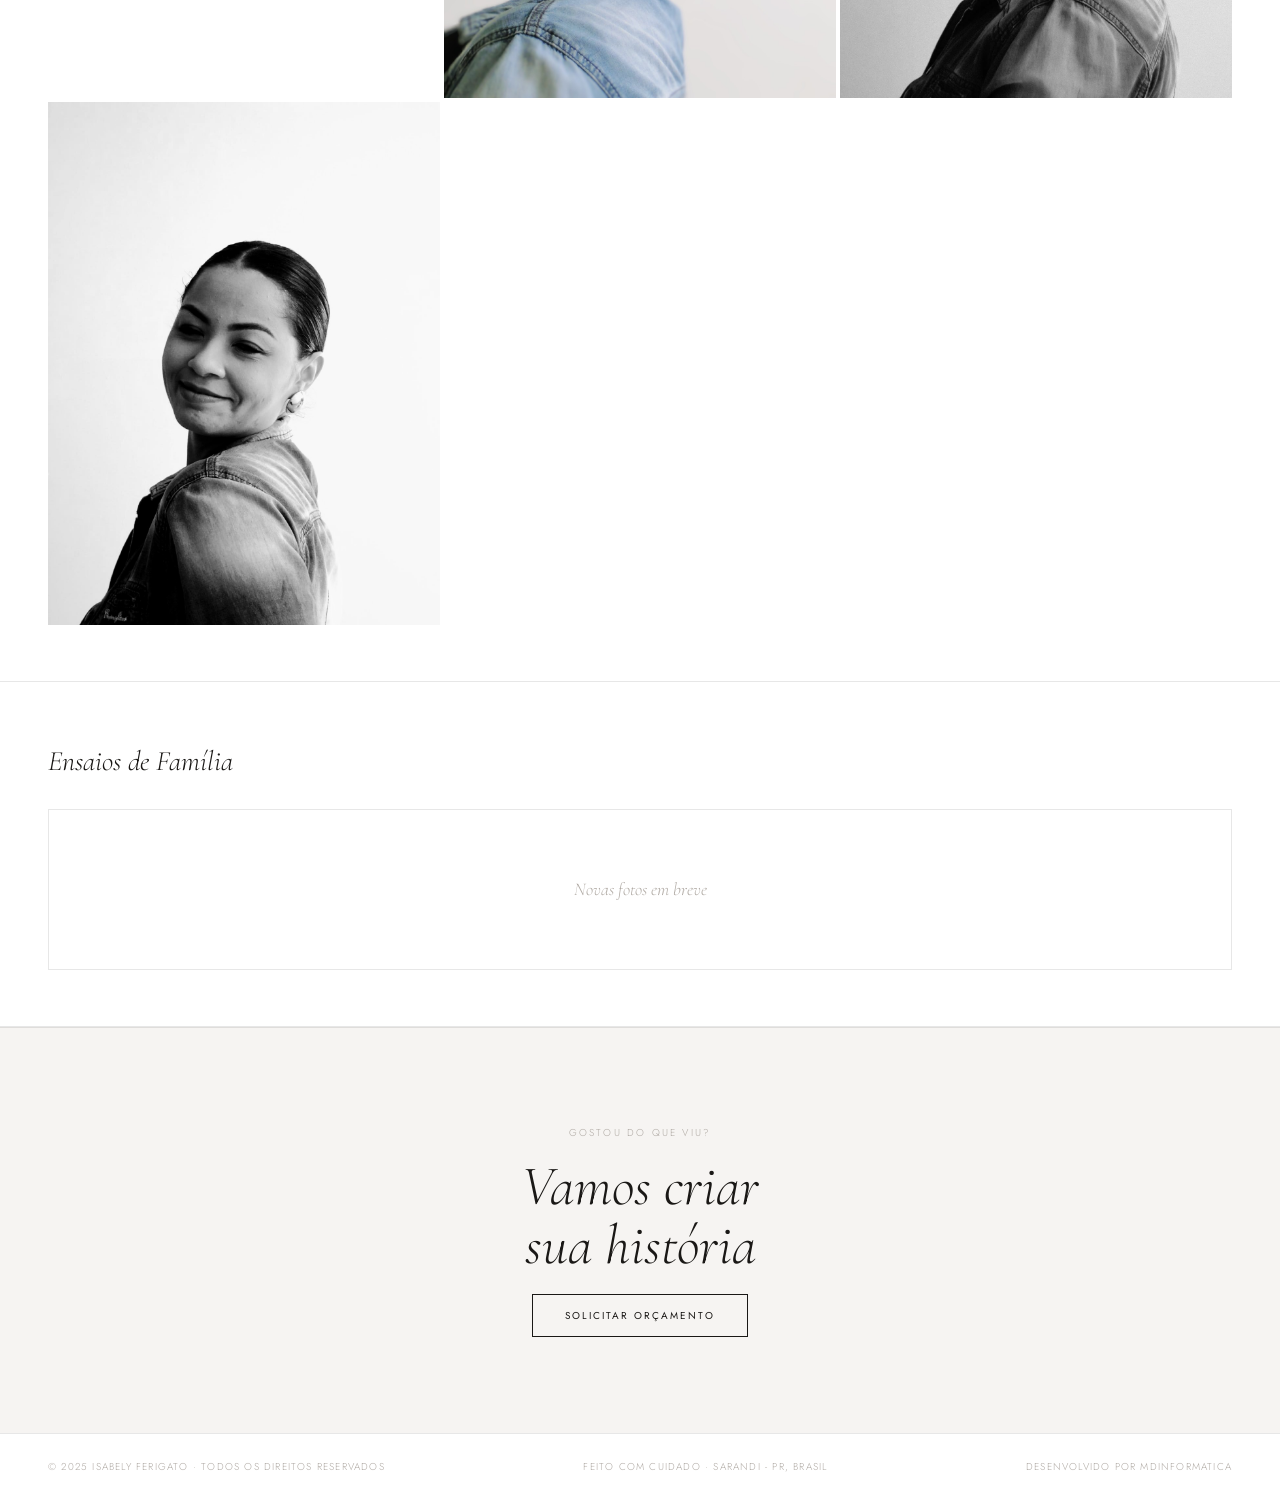
==== commit 9f927be2: "adicionada novas fotos na seção pessoal" ====
--- a/galeria.html
+++ b/galeria.html
@@ -159,6 +159,15 @@
       <div class="g-item reveal">
         <img src="img/retrato2.jpeg" alt="Ensaio 3" />
       </div>
+      <div class="g-item reveal">
+        <img src="img/k1.jpeg" alt="Ensaio 3" />
+      </div>
+      <div class="g-item reveal">
+        <img src="img/k2.jpeg" alt="Ensaio 3" />
+      </div>
+      <div class="g-item reveal">
+        <img src="img/k3.jpeg" alt="Ensaio 3" />
+      </div>
     </div>
   </section>
 
